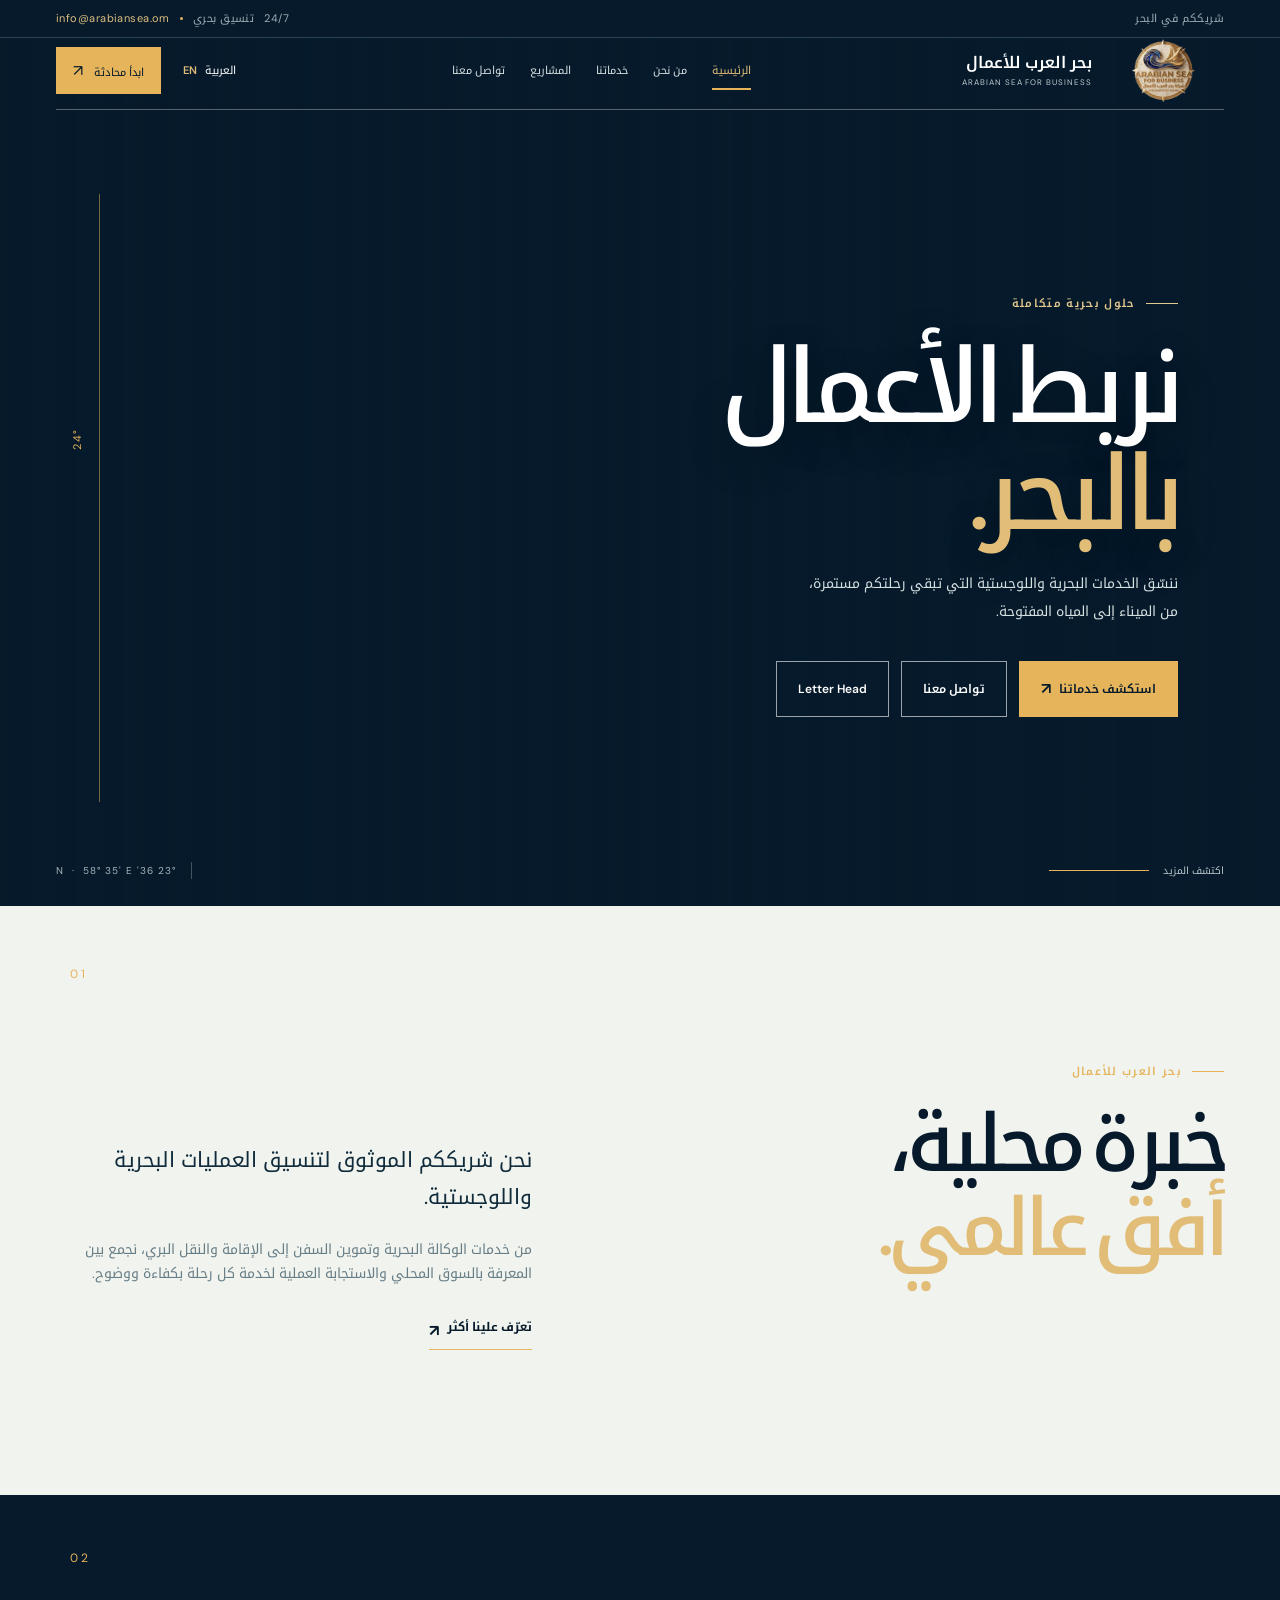
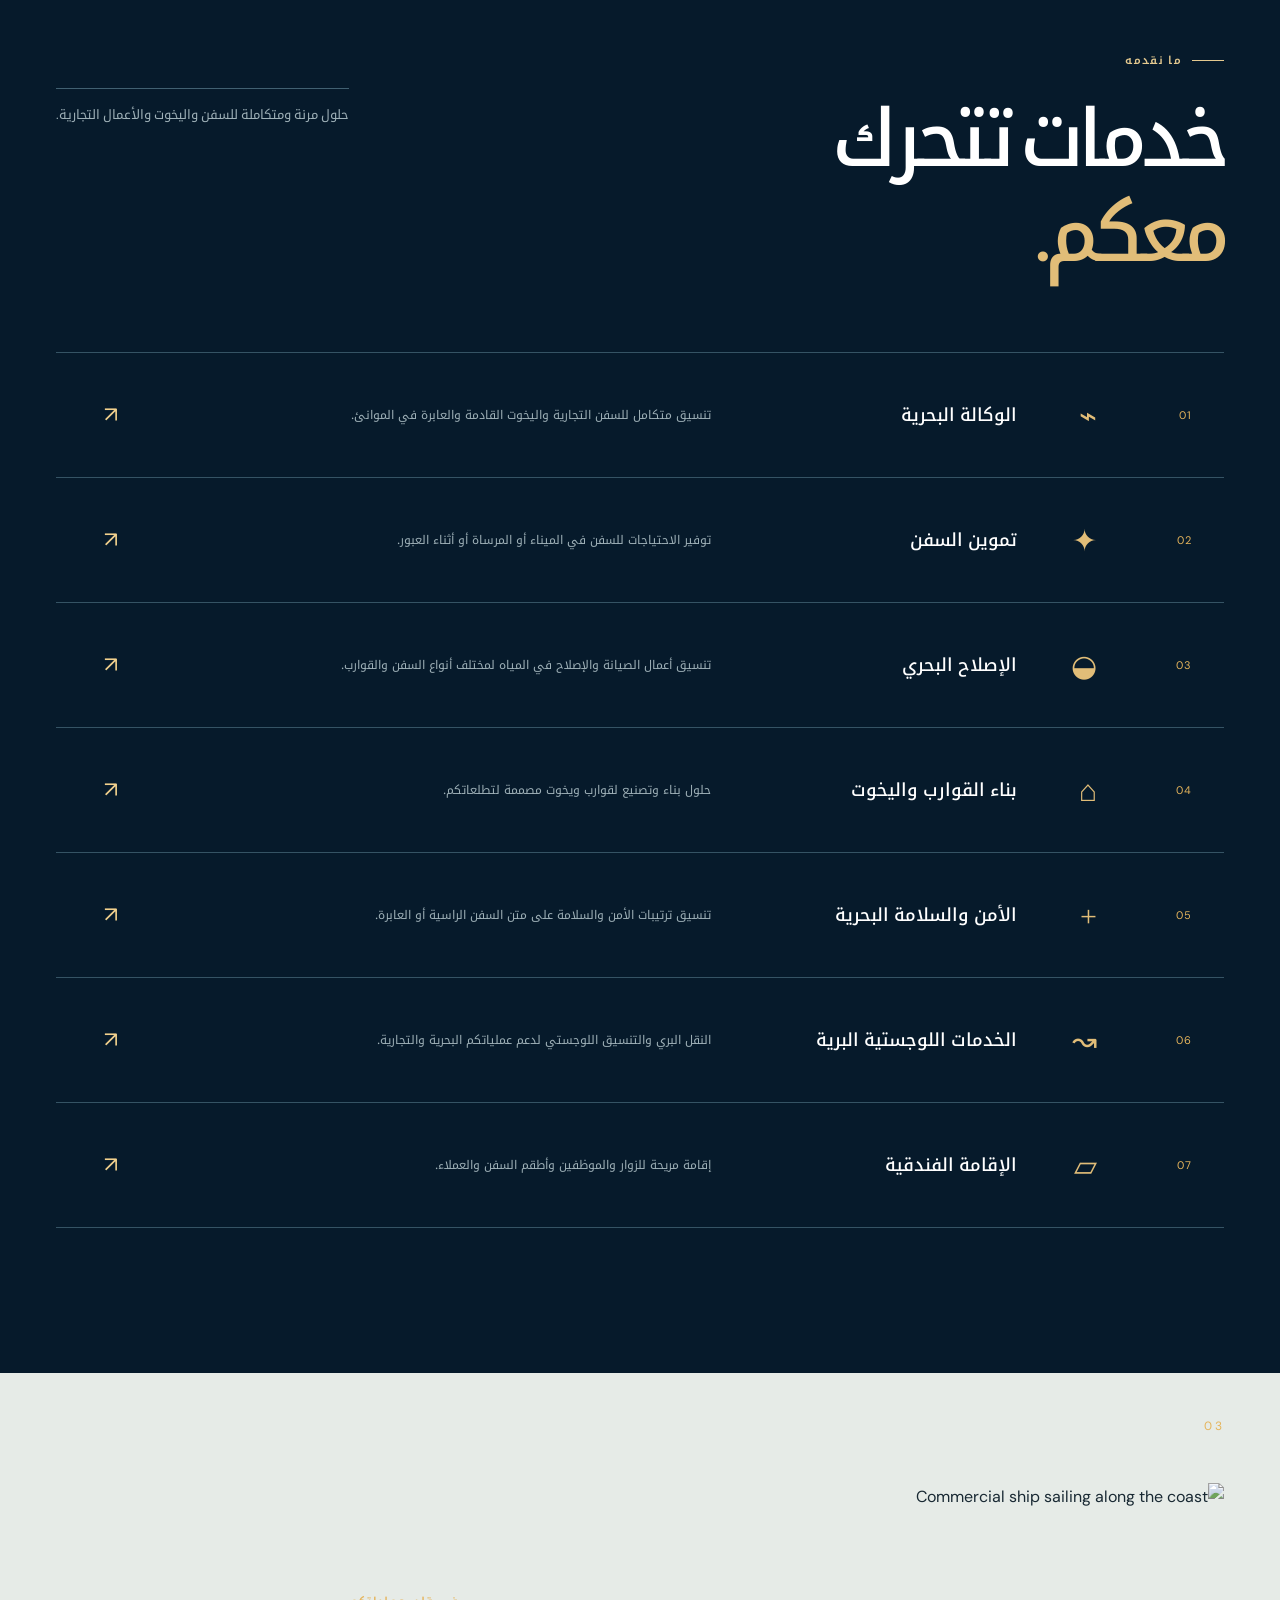
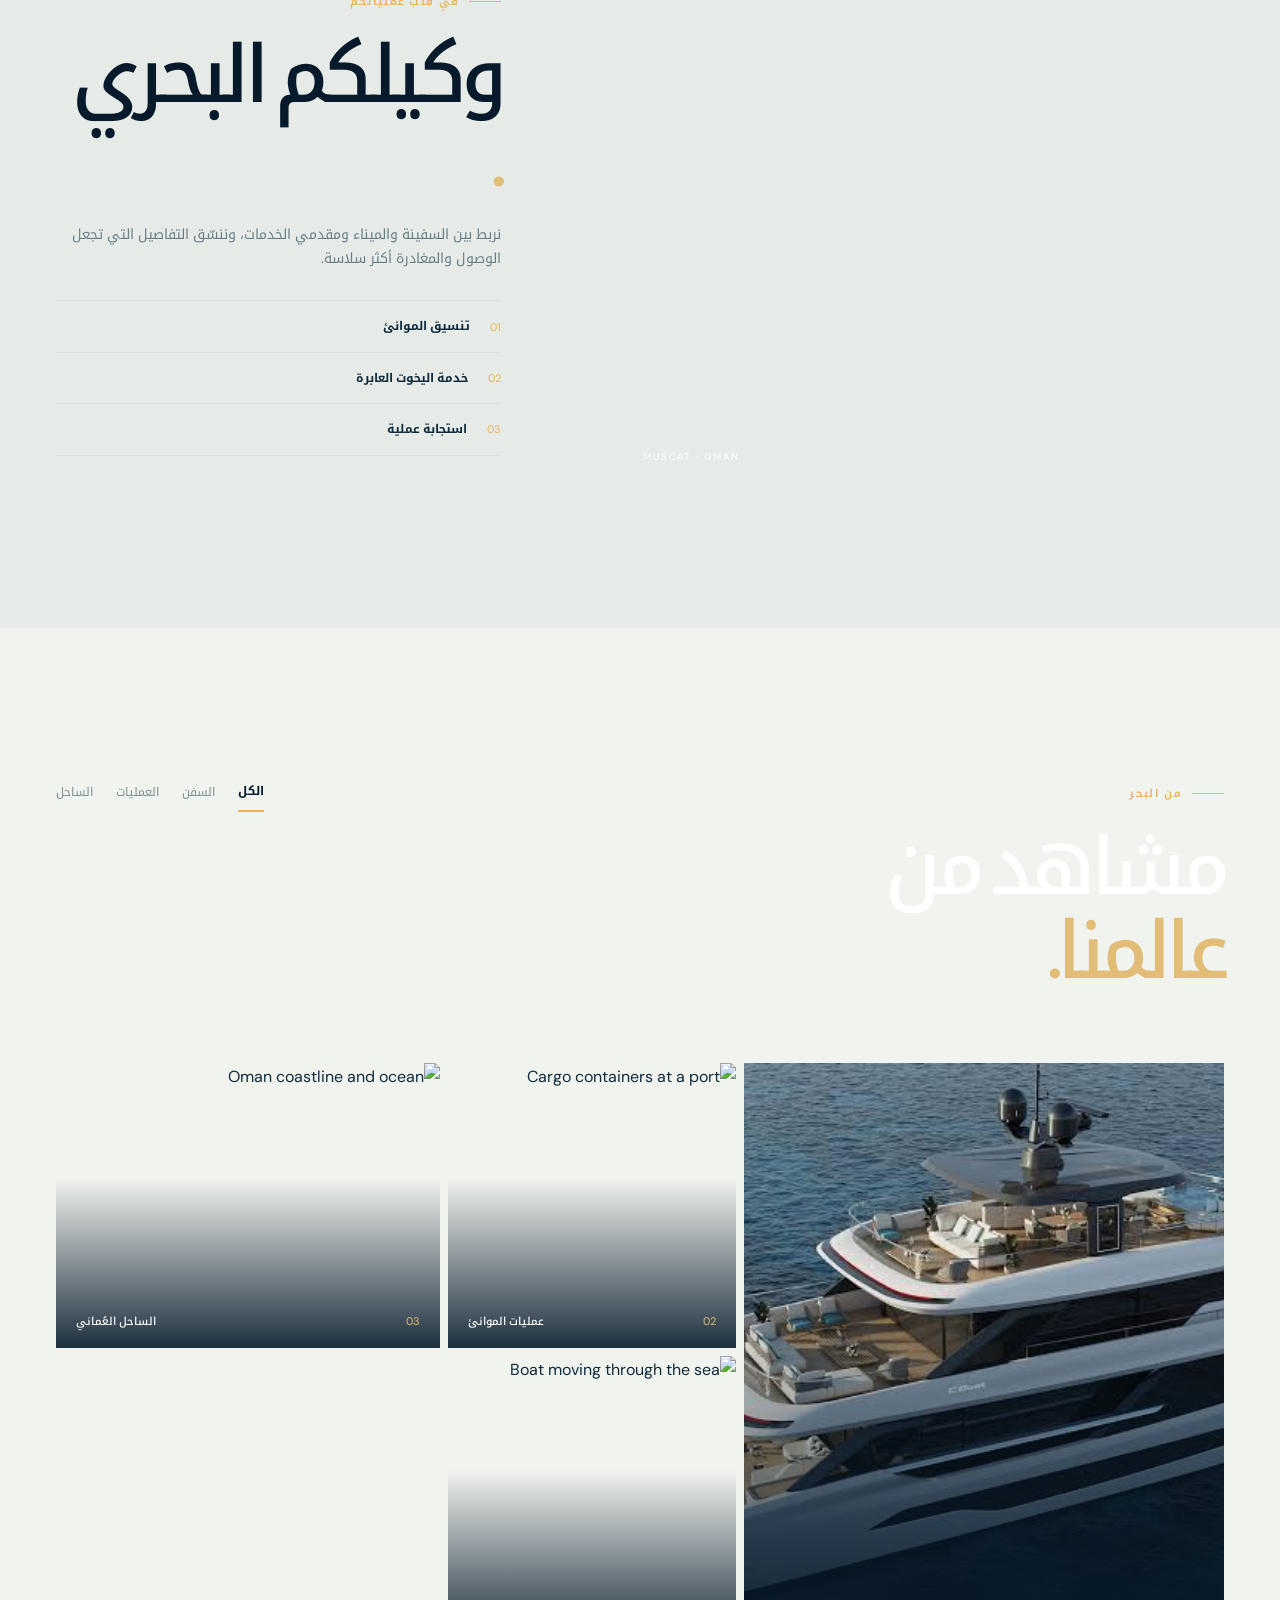
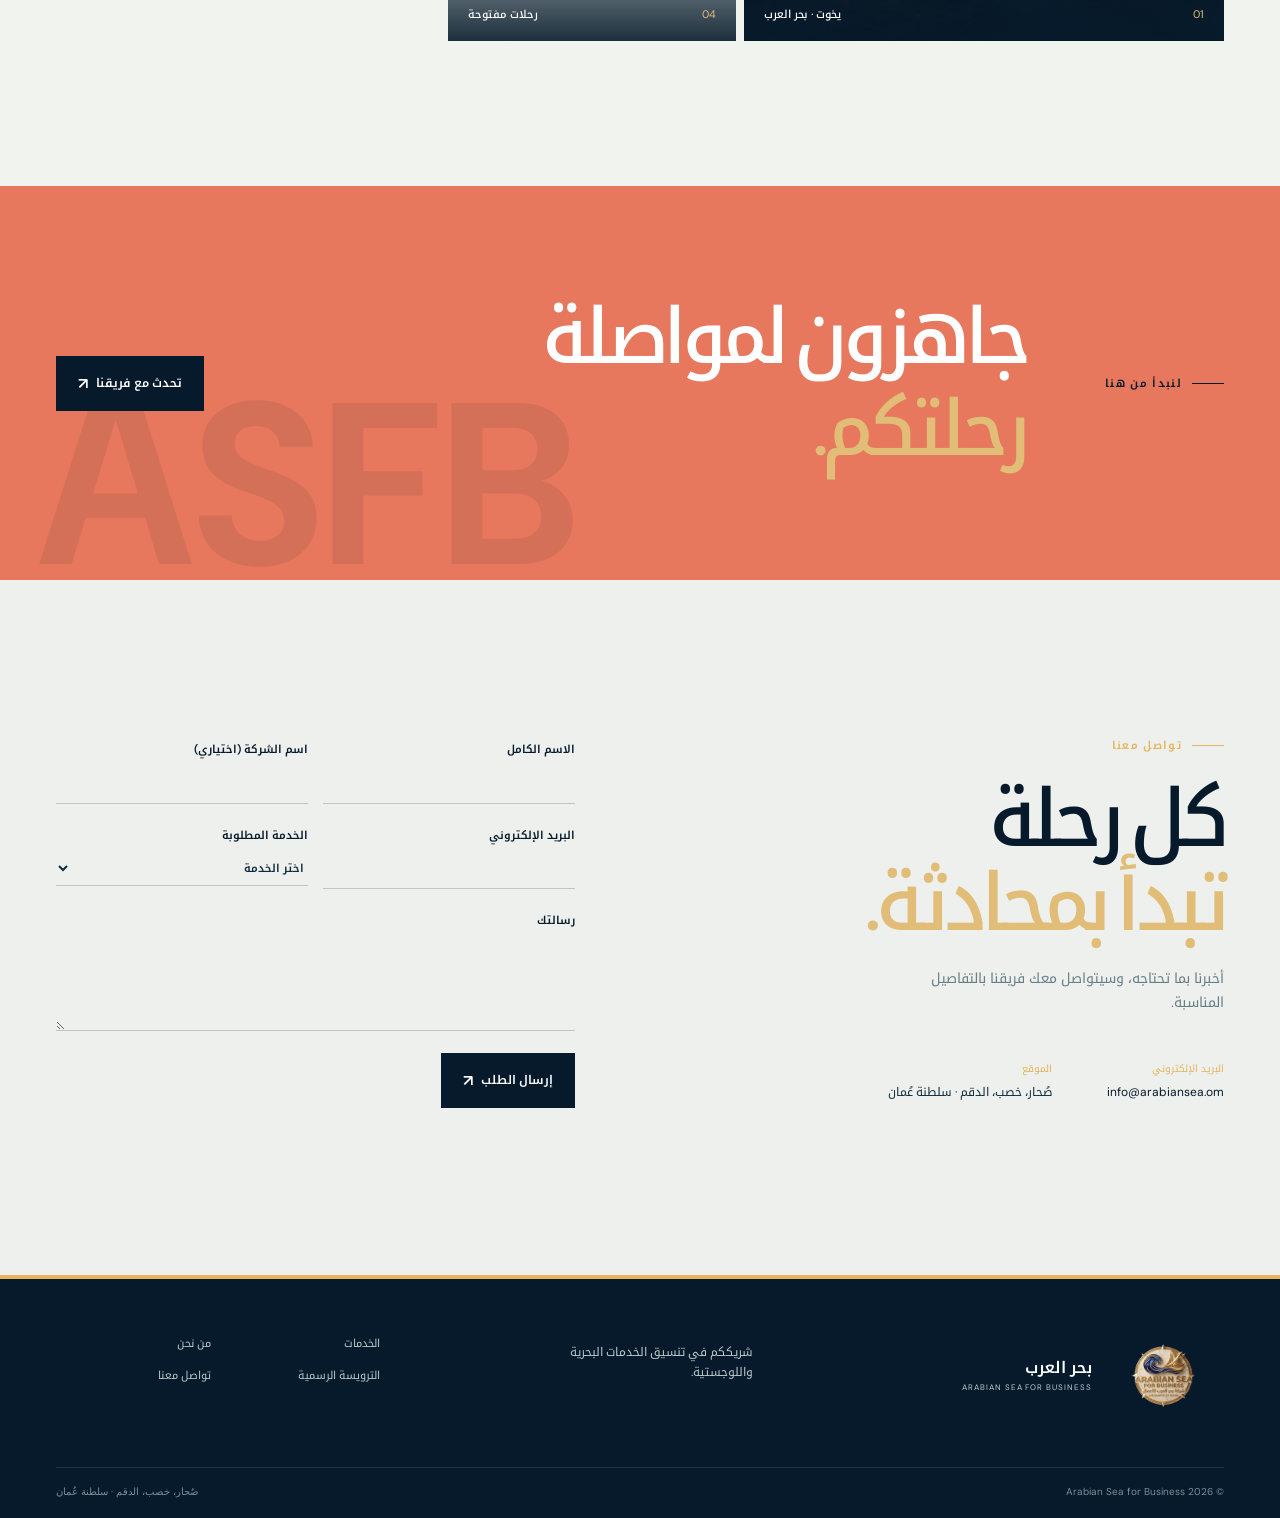
==== index.html @ 2842e73d "Add files via upload" ====
<!doctype html>
<html lang="ar" dir="rtl">
<head>
  <meta charset="UTF-8">
  <meta name="viewport" content="width=device-width, initial-scale=1.0">
  <meta name="description" content="بحر العرب للأعمال: خدمات بحرية ولوجستية متكاملة .">
  <title>بحر العرب للأعمال | حلول بحرية ولوجستية</title>
  <link rel="icon" href="data:image/svg+xml,%3Csvg xmlns='http://www.w3.org/2000/svg' viewBox='0 0 64 64'%3E%3Crect width='64' height='64' fill='%23071c2c'/%3E%3Cpath d='M10 44 32 10l22 34' fill='none' stroke='%23c99b4a' stroke-width='3'/%3E%3Ctext x='32' y='39' text-anchor='middle' fill='%23c99b4a' font-family='Arial' font-size='14' font-weight='700'%3EAS%3C/text%3E%3C/svg%3E">
  <link rel="preconnect" href="https://fonts.googleapis.com">
  <link rel="preconnect" href="https://fonts.gstatic.com" crossorigin>
  <link href="https://fonts.googleapis.com/css2?family=DM+Sans:wght@400;500;600;700&family=Noto+Kufi+Arabic:wght@400;500;600;700&display=swap" rel="stylesheet">
  <link rel="stylesheet" href="styles.css">
  <link rel="stylesheet" href="modern.css">
  <link rel="stylesheet" href="maritime-visual.css">
</head>
<body>
  <div class="topline"><div class="container top-line-inner"><span data-ar="شريككم في البحر" data-en="Sultanate of Oman · Your partner at sea">شريككم في البحر</span><span class="topline-contact">24/7 <span data-ar="تنسيق بحري" data-en="Marine coordination">تنسيق بحري</span> <span class="dot"></span> <a href="mailto:info@arabiansea.om">info@arabiansea.om</a></span></div></div>
  <header class="site-header" id="site-header">
    <div class="container nav-wrap">
      <a class="brand" href="#home" aria-label="Arabian Sea for Business">
        <img src="image/Logo/logo.png" alt="Arabian Sea for Business" class="logo">
        <span class="brand-copy"><strong>بحر العرب للأعمال</strong><small>ARABIAN SEA FOR BUSINESS</small></span>
      </a>
      <nav class="desktop-nav" aria-label="Primary navigation">
        <a class="active" href="index.html" data-ar="الرئيسية" data-en="Home">الرئيسية</a>
        <a href="about.html" data-ar="من نحن" data-en="About us">من نحن</a>
        <a href="services.html" data-ar="خدماتنا" data-en="Services">خدماتنا</a>
        <a href="gallery.html" data-ar="المشاريع" data-en="Projects">المشاريع</a>
        <a href="contact.html" data-ar="تواصل معنا" data-en="Contact">تواصل معنا</a>
      </nav>
      <div class="nav-actions"><button class="lang-switch" id="language-toggle" type="button"><span>العربية</span><b>EN</b></button><a class="nav-cta" href="contact.html" data-ar="ابدأ محادثة" data-en="Start a conversation">ابدأ محادثة <span>↗</span></a><button class="menu-toggle" id="menu-toggle" aria-label="Open menu" aria-expanded="false"><span></span><span></span></button></div>
    </div>
    <nav class="mobile-nav" id="mobile-nav"><a href="index.html" data-ar="الرئيسية" data-en="Home">الرئيسية</a><a href="about.html" data-ar="من نحن" data-en="About us">من نحن</a><a href="services.html" data-ar="خدماتنا" data-en="Services">خدماتنا</a><a href="gallery.html" data-ar="المشاريع" data-en="Projects">المشاريع</a><a href="contact.html" data-ar="تواصل معنا" data-en="Contact">Letter Head</a></nav>
  </header>

  <main id="home">
    <section class="hero">
      <div class="hero-image"></div><div class="hero-overlay"></div>
      <div class="container hero-content"><p class="eyebrow light"><span></span><span data-ar="حلول بحرية متكاملة" data-en="Integrated marine solutions from Oman">حلول بحرية متكاملة</span></p><h1 data-ar="نربط الأعمال<br><em>بالبحر.</em>" data-en="Connecting business<br><em>to the sea.</em>">نربط الأعمال<br><em>بالبحر.</em></h1><p class="hero-description" data-ar="ننسّق الخدمات البحرية واللوجستية التي تبقي رحلتكم مستمرة، من الميناء إلى المياه المفتوحة." data-en="We coordinate the marine and logistics services that keep your journey moving, from port to open water.">ننسّق الخدمات البحرية واللوجستية التي تبقي رحلتكم مستمرة، من الميناء إلى المياه المفتوحة.</p><div class="hero-actions"><a class="button button-gold" href="services.html" data-ar="استكشف خدماتنا" data-en="Explore our services">استكشف خدماتنا <span>↗</span></a><a class="button button-ghost" href="contact.html" data-ar="تواصل معنا" data-en="Contact us">تواصل معنا</a><a class="button button-ghost" href="letterhead.html" data-ar="Letter Head" data-en="Letter Head">Letter Head</a></div></div>
      <div class="hero-foot container"><span class="scroll-label" data-ar="اكتشف المزيد" data-en="Discover more">اكتشف المزيد</span><span class="scroll-line"></span><span class="hero-location">23° 36' N &nbsp;·&nbsp; 58° 35' E</span></div>
    </section>

    <section class="intro section" id="about"><div class="container intro-grid"><div><p class="eyebrow"><span></span><span data-ar="بحر العرب للأعمال" data-en="Arabian Sea for Business">بحر العرب للأعمال</span></p><h2 data-ar="خبرة محلية،<br><em>أفق عالمي.</em>" data-en="Local knowledge,<br><em>global reach.</em>">خبرة محلية،<br><em>أفق عالمي.</em></h2></div><div class="intro-copy"><p class="lead" data-ar="نحن شريككم الموثوق لتنسيق العمليات البحرية واللوجستية." data-en="We are your trusted partner for coordinating marine and logistics operations in the Sultanate of Oman.">نحن شريككم الموثوق لتنسيق العمليات البحرية واللوجستية.</p><p data-ar="من خدمات الوكالة البحرية وتموين السفن إلى الإقامة والنقل البري، نجمع بين المعرفة بالسوق المحلي والاستجابة العملية لخدمة كل رحلة بكفاءة ووضوح." data-en="From maritime agency and vessel provisioning to accommodation and land transport, we combine local market knowledge with practical response to support every voyage with clarity and care.">من خدمات الوكالة البحرية وتموين السفن إلى الإقامة والنقل البري، نجمع بين المعرفة بالسوق المحلي والاستجابة العملية لخدمة كل رحلة بكفاءة ووضوح.</p><a class="text-link" href="about.html" data-ar="تعرّف علينا أكثر" data-en="Get to know us">تعرّف علينا أكثر <span>↗</span></a></div></div></section>

    <section class="services section section-dark" id="services"><div class="container"><div class="section-heading"><div><p class="eyebrow light"><span></span><span data-ar="ما نقدمه" data-en="What we do">ما نقدمه</span></p><h2 data-ar="خدمات تتحرك<br><em>معكم.</em>" data-en="Services that move<br><em>with you.</em>">خدمات تتحرك<br><em>معكم.</em></h2></div><p class="section-note" data-ar="حلول مرنة ومتكاملة للسفن واليخوت والأعمال التجارية." data-en="Flexible, integrated solutions for vessels, yachts and commercial operations along the Omani coast.">حلول مرنة ومتكاملة للسفن واليخوت والأعمال التجارية.</p></div><div class="service-grid">
      <article class="service-card featured"><div class="service-number">01</div><div class="service-icon">⌁</div><h3 data-ar="الوكالة البحرية" data-en="Maritime Agency">الوكالة البحرية</h3><p data-ar="تنسيق متكامل للسفن التجارية واليخوت القادمة والعابرة في الموانئ." data-en="End-to-end coordination for commercial vessels and arriving or transiting yachts in port.">تنسيق متكامل للسفن التجارية واليخوت القادمة والعابرة في الموانئ.</p><a href="maritime-agency.html" aria-label="Maritime Agency">↗</a></article>
      <article class="service-card"><div class="service-number">02</div><div class="service-icon">✦</div><h3 data-ar="تموين السفن" data-en="Vessel Provisioning">تموين السفن</h3><p data-ar="توفير الاحتياجات للسفن في الميناء أو المرساة أو أثناء العبور." data-en="Essential supplies for vessels in port, at anchor or transiting territorial waters.">توفير الاحتياجات للسفن في الميناء أو المرساة أو أثناء العبور.</p><a href="provisioning.html" aria-label="Vessel Provisioning">↗</a></article>
      <article class="service-card"><div class="service-number">03</div><div class="service-icon">◒</div><h3 data-ar="الإصلاح البحري" data-en="Marine Repair">الإصلاح البحري</h3><p data-ar="تنسيق أعمال الصيانة والإصلاح في المياه لمختلف أنواع السفن والقوارب." data-en="Coordination of in-water maintenance and repair for vessels, yachts and boats.">تنسيق أعمال الصيانة والإصلاح في المياه لمختلف أنواع السفن والقوارب.</p><a href="repair.html" aria-label="Marine Repair">↗</a></article>
      <article class="service-card"><div class="service-number">04</div><div class="service-icon">⌂</div><h3 data-ar="بناء القوارب واليخوت" data-en="Boat & Yacht Building">بناء القوارب واليخوت</h3><p data-ar="حلول بناء وتصنيع لقوارب ويخوت مصممة لتطلعاتكم." data-en="Construction and manufacturing solutions for boats and yachts built around your brief.">حلول بناء وتصنيع لقوارب ويخوت مصممة لتطلعاتكم.</p><a href="building.html" aria-label="Boat and Yacht Building">↗</a></article>
      <article class="service-card"><div class="service-number">05</div><div class="service-icon">+</div><h3 data-ar="الأمن والسلامة البحرية" data-en="Maritime Safety & Security">الأمن والسلامة البحرية</h3><p data-ar="تنسيق ترتيبات الأمن والسلامة على متن السفن الراسية أو العابرة." data-en="Onboard safety and security arrangements for anchored or transiting vessels.">تنسيق ترتيبات الأمن والسلامة على متن السفن الراسية أو العابرة.</p><a href="safety.html" aria-label="Maritime Safety and Security">↗</a></article>
      <article class="service-card"><div class="service-number">06</div><div class="service-icon">↝</div><h3 data-ar="الخدمات اللوجستية البرية" data-en="Land Logistics">الخدمات اللوجستية البرية</h3><p data-ar="النقل البري والتنسيق اللوجستي لدعم عملياتكم البحرية والتجارية." data-en="Ground transportation and logistics coordination supporting marine and commercial operations.">النقل البري والتنسيق اللوجستي لدعم عملياتكم البحرية والتجارية.</p><a href="logistics.html" aria-label="Land Logistics">↗</a></article>
      <article class="service-card"><div class="service-number">07</div><div class="service-icon">▱</div><h3 data-ar="الإقامة الفندقية" data-en="Hotel Accommodation">الإقامة الفندقية</h3><p data-ar="إقامة مريحة للزوار والموظفين وأطقم السفن والعملاء." data-en="Comfortable accommodation for visitors, employees, crews and clients.">إقامة مريحة للزوار والموظفين وأطقم السفن والعملاء.</p><a href="accommodation.html" aria-label="Hotel Accommodation">↗</a></article>
    </div></div></section>

    <section class="agency section"><div class="container agency-grid"><div class="agency-media"><img src="https://images.unsplash.com/photo-1540946485063-a40da27545f8?auto=format&fit=crop&w=1200&q=85" alt="Commercial ship sailing along the coast"><span class="image-caption">MUSCAT · OMAN</span></div><div class="agency-copy"><p class="eyebrow"><span></span><span data-ar="في قلب عملياتكم" data-en="At the heart of your operations">في قلب عملياتكم</span></p><h2 data-ar="وكيلكم البحري<br><em>.</em>" data-en="Your maritime agent<br><em>in Oman.</em>">وكيلكم البحري<br><em>.</em></h2><p data-ar="نربط بين السفينة والميناء ومقدمي الخدمات، وننسّق التفاصيل التي تجعل الوصول والمغادرة أكثر سلاسة." data-en="We connect vessel, port and service providers, coordinating the details that make arrival and departure smoother.">نربط بين السفينة والميناء ومقدمي الخدمات، وننسّق التفاصيل التي تجعل الوصول والمغادرة أكثر سلاسة.</p><div class="agency-list"><div><span>01</span><b data-ar="تنسيق الموانئ" data-en="Port coordination">تنسيق الموانئ</b></div><div><span>02</span><b data-ar="خدمة اليخوت العابرة" data-en="Yacht support">خدمة اليخوت العابرة</b></div><div><span>03</span><b data-ar="استجابة عملية" data-en="Practical response">استجابة عملية</b></div></div></div></div></section>

    <section class="gallery section" id="gallery"><div class="container"><div class="section-heading gallery-heading"><div><p class="eyebrow"><span></span><span data-ar="من البحر" data-en="From the water">من البحر</span></p><h2 data-ar="مشاهد من<br><em>عالمنا.</em>" data-en="Scenes from<br><em>our world.</em>">مشاهد من<br><em>عالمنا.</em></h2></div><div class="filters"><button class="filter active" data-filter="all" data-ar="الكل" data-en="All">الكل</button><button class="filter" data-filter="vessels" data-ar="السفن" data-en="Vessels">السفن</button><button class="filter" data-filter="operations" data-ar="العمليات" data-en="Operations">العمليات</button><button class="filter" data-filter="coast" data-ar="الساحل" data-en="Coast">الساحل</button></div></div><div class="gallery-grid"><figure class="gallery-item tall" data-category="vessels"><img src="image/Y1.png" alt="Luxury yacht on blue water"><figcaption><span>01</span><b data-ar="يخوت · بحر العرب" data-en="Yachts · Arabian Sea">يخوت · بحر العرب</b></figcaption></figure><figure class="gallery-item" data-category="operations"><img src="https://images.unsplash.com/photo-1494412651409-8963ce7935a7?auto=format&fit=crop&w=900&q=85" alt="Cargo containers at a port"><figcaption><span>02</span><b data-ar="عمليات الموانئ" data-en="Port operations">عمليات الموانئ</b></figcaption></figure><figure class="gallery-item" data-category="coast"><img src="https://images.unsplash.com/photo-1530053969600-caed2596d242?auto=format&fit=crop&w=900&q=85" alt="Oman coastline and ocean"><figcaption><span>03</span><b data-ar="الساحل العُماني" data-en="Omani coastline">الساحل العُماني</b></figcaption></figure><figure class="gallery-item" data-category="vessels"><img src="https://images.unsplash.com/photo-1559825481-12a05cc00344?auto=format&fit=crop&w=900&q=85" alt="Boat moving through the sea"><figcaption><span>04</span><b data-ar="رحلات مفتوحة" data-en="Open waters">رحلات مفتوحة</b></figcaption></figure></div></div></section>

    <section class="cta-band"><div class="container cta-content"><p class="eyebrow light"><span></span><span data-ar="لنبدأ من هنا" data-en="Let’s start here">لنبدأ من هنا</span></p><h2 data-ar="جاهزون لمواصلة<br><em>رحلتكم.</em>" data-en="Ready to keep<br><em>you moving.</em>">جاهزون لمواصلة<br><em>رحلتكم.</em></h2><a class="button button-gold" href="#contact" data-ar="تحدث مع فريقنا" data-en="Talk to our team">تحدث مع فريقنا <span>↗</span></a></div></section>

    <section class="contact section" id="contact"><div class="container contact-grid"><div><p class="eyebrow"><span></span><span data-ar="تواصل معنا" data-en="Contact us">تواصل معنا</span></p><h2 data-ar="كل رحلة<br><em>تبدأ بمحادثة.</em>" data-en="Every journey<br><em>starts with a conversation.</em>">كل رحلة<br><em>تبدأ بمحادثة.</em></h2><p class="contact-intro" data-ar="أخبرنا بما تحتاجه، وسيتواصل معك فريقنا بالتفاصيل المناسبة." data-en="Tell us what you need and our team will get back to you with the right details.">أخبرنا بما تحتاجه، وسيتواصل معك فريقنا بالتفاصيل المناسبة.</p><div class="contact-details"><div><small data-ar="البريد الإلكتروني" data-en="Email">البريد الإلكتروني</small><a href="mailto:info@arabiansea.om">info@arabiansea.om</a></div><div><small data-ar="الموقع" data-en="Location">الموقع</small><span data-ar="صُحار، خصب، الدقم · سلطنة عُمان" data-en="Muscat, Sultanate of Oman">صُحار، خصب، الدقم · سلطنة عُمان</span></div></div></div><form id="contact-form"><label><span data-ar="الاسم الكامل" data-en="Full name">الاسم الكامل</span><input required name="name" type="text" autocomplete="name"></label><label><span data-ar="اسم الشركة (اختياري)" data-en="Company name (optional)">اسم الشركة (اختياري)</span><input name="company" type="text"></label><label><span data-ar="البريد الإلكتروني" data-en="Email address">البريد الإلكتروني</span><input required name="email" type="email" autocomplete="email"></label><label><span data-ar="الخدمة المطلوبة" data-en="Service required">الخدمة المطلوبة</span><select required name="service"><option value="" data-ar="اختر الخدمة" data-en="Select a service">اختر الخدمة</option><option data-ar="الوكالة البحرية" data-en="Maritime Agency">الوكالة البحرية</option><option data-ar="تموين السفن" data-en="Vessel Provisioning">تموين السفن</option><option data-ar="الإصلاح البحري" data-en="Marine Repair">الإصلاح البحري</option><option data-ar="الخدمات اللوجستية البرية" data-en="Land Logistics">الخدمات اللوجستية البرية</option></select></label><label class="full"><span data-ar="رسالتك" data-en="Your message">رسالتك</span><textarea required name="message" rows="4"></textarea></label><button class="button button-navy full" type="submit" data-ar="إرسال الطلب" data-en="Send enquiry">إرسال الطلب <span>↗</span></button><p class="form-status full" id="form-status" role="status"></p></form></div></section>
  </main>
  <footer class="footer"><div class="container footer-grid"><a class="brand footer-brand" href="#home"><img src="image/Logo/logo.png" alt="Arabian Sea for Business" class="logo"><span class="brand-copy"><strong>بحر العرب</strong><small>ARABIAN SEA FOR BUSINESS</small></span></a><p data-ar="شريككم في تنسيق الخدمات البحرية واللوجستية." data-en="Your partner for marine and logistics coordination from Oman.">شريككم في تنسيق الخدمات البحرية واللوجستية.</p><div class="footer-links"><a href="#services" data-ar="الخدمات" data-en="Services">الخدمات</a><a href="#about" data-ar="من نحن" data-en="About us">من نحن</a><a href="letterhead.html" data-ar="الترويسة الرسمية" data-en="Letterhead">الترويسة الرسمية</a><a href="#contact" data-ar="تواصل معنا" data-en="Contact">تواصل معنا</a></div></div><div class="container footer-bottom"><span>© 2026 Arabian Sea for Business</span><span data-ar="صُحار، خصب، الدقم · سلطنة عُمان" data-en="Muscat · Sultanate of Oman">صُحار، خصب، الدقم · سلطنة عُمان</span></div></footer>
  <script src="script.js"></script>
</body>
</html>
---- styles.css ----
:root{--navy:#071c2c;--navy-2:#0d2b40;--gold:#c99b4a;--gold-light:#e1bd78;--ink:#132d3d;--muted:#69808b;--paper:#f5f6f3;--line:#dce3e3}*{box-sizing:border-box}html{scroll-behavior:smooth}body{margin:0;background:var(--paper);color:var(--ink);font-family:'DM Sans','Noto Kufi Arabic',sans-serif;line-height:1.7}body[dir=rtl]{font-family:'Noto Kufi Arabic','DM Sans',sans-serif}a{color:inherit;text-decoration:none}button,input,select,textarea{font:inherit}button{cursor:pointer}.container{width:min(1160px,calc(100% - 80px));margin:auto}.topline{background:#041522;color:#9badb5;font-size:11px;letter-spacing:.04em}.top-line-inner{display:flex;justify-content:space-between;padding:8px 0}.topline-contact{display:flex;gap:10px;align-items:center}.topline a{color:#ddbe7e}.dot{width:3px;height:3px;background:var(--gold);border-radius:50%}.site-header{position:absolute;z-index:4;top:31px;left:0;right:0;color:white;transition:.3s}.site-header.scrolled{position:fixed;top:0;background:rgba(7,28,44,.96);box-shadow:0 1px 0 rgba(255,255,255,.1)}.nav-wrap{height:88px;display:flex;align-items:center;justify-content:space-between;border-bottom:1px solid rgba(255,255,255,.25)}.brand{display:flex;align-items:center;gap:12px}.brand-mark{position:relative;width:43px;height:43px;border:1px solid var(--gold);display:grid;place-items:center;color:var(--gold);font-size:13px;font-weight:700;letter-spacing:-.05em}.brand-mark:before,.brand-mark:after{content:'';position:absolute;background:var(--gold)}.brand-mark:before{width:1px;height:50px;transform:rotate(45deg);opacity:.5}.brand-mark:after{width:50px;height:1px;transform:rotate(-45deg);opacity:.5}.brand-mark i{position:absolute;bottom:-5px;width:19px;height:1px;background:var(--gold);transform:rotate(-12deg)}.brand-copy{display:flex;flex-direction:column;line-height:1}.brand-copy strong{font-size:18px;font-weight:600}.brand-copy small{font-family:'DM Sans',sans-serif;font-size:8px;letter-spacing:.12em;color:#c0cdd1;margin-top:7px}.desktop-nav{display:flex;gap:31px;font-size:12px;color:#d7e0e2}.desktop-nav a{position:relative;padding:10px 0}.desktop-nav a.active,.desktop-nav a:hover{color:var(--gold-light)}.desktop-nav a.active:after{content:'';position:absolute;bottom:0;right:0;left:0;height:2px;background:var(--gold)}.nav-actions{display:flex;align-items:center;gap:16px}.lang-switch{border:0;background:none;color:white;font-size:11px;display:flex;gap:8px;align-items:center}.lang-switch b{color:var(--gold-light);font-family:'DM Sans';font-weight:600}.nav-cta{border:1px solid rgba(225,189,120,.7);padding:8px 14px;color:var(--gold-light);font-size:11px}.nav-cta span,.button span,.text-link span{font-size:16px;margin-inline-start:8px}.menu-toggle,.mobile-nav{display:none}.hero{height:min(820px,100vh);min-height:680px;position:relative;color:white;overflow:hidden}.hero-image{position:absolute;inset:0;background:url('https://images.unsplash.com/photo-1500534623283-312aade485b7?auto=format&fit=crop&w=2000&q=90') center/cover;transform:scale(1.03);animation:heroIn 1.4s ease-out forwards}.hero-overlay{position:absolute;inset:0;background:linear-gradient(90deg,rgba(4,18,28,.88) 0%,rgba(4,18,28,.55) 42%,rgba(4,18,28,.2) 100%)}[dir=rtl] .hero-overlay{background:linear-gradient(270deg,rgba(4,18,28,.88) 0%,rgba(4,18,28,.55) 42%,rgba(4,18,28,.2) 100%)}.hero-content{position:relative;padding-top:220px}.eyebrow{display:flex;align-items:center;gap:10px;text-transform:uppercase;color:var(--gold);font-size:11px;letter-spacing:.12em;font-weight:600}.eyebrow.light{color:#e4c98f}.eyebrow>span:first-child{height:1px;width:32px;background:currentColor}.hero h1,h2{font-weight:500;line-height:1.2;letter-spacing:-.03em;margin:22px 0;font-size:clamp(47px,6vw,82px)}h1 em,h2 em{font-style:normal;color:var(--gold-light)}.hero-description{font-size:15px;color:#d4dfdf;max-width:430px;margin:0 0 30px}.hero-actions{display:flex;gap:12px}.button{display:inline-flex;align-items:center;justify-content:center;border:1px solid transparent;padding:12px 20px;font-size:12px;font-weight:600;transition:.25s}.button-gold{background:var(--gold);color:var(--navy)}.button-gold:hover{background:var(--gold-light);transform:translateY(-2px)}.button-ghost{border-color:rgba(255,255,255,.6);color:white}.button-ghost:hover{border-color:var(--gold);color:var(--gold-light)}.hero-foot{position:absolute;bottom:37px;left:0;right:0;display:flex;align-items:center;gap:14px;color:#bac8cb;font-size:10px}.scroll-line{height:1px;width:65px;background:var(--gold)}.hero-location{margin-inline-start:auto;letter-spacing:.1em;color:#a6b6bb;font-family:'DM Sans'}.section{padding:120px 0}.intro-grid{display:grid;grid-template-columns:1fr 1fr;gap:90px}.intro h2,.agency h2,.gallery h2,.contact h2{font-size:clamp(41px,5vw,65px);color:var(--navy)}.intro-copy{padding-top:52px;max-width:480px}.intro-copy p{color:var(--muted);font-size:14px}.intro-copy .lead{font-size:19px;color:var(--ink);line-height:1.9}.text-link{display:inline-flex;margin-top:17px;color:var(--navy);font-size:12px;font-weight:700;border-bottom:1px solid var(--gold);padding-bottom:5px}.section-dark{background:var(--navy);color:white}.section-heading{display:flex;justify-content:space-between;align-items:end;margin-bottom:55px}.section-heading h2{color:white;margin-bottom:0}.section-note{max-width:300px;color:#9eb0b7;font-size:13px;margin:0 0 5px}.service-grid{display:grid;grid-template-columns:repeat(4,1fr);gap:1px;background:#234052}.service-card{background:var(--navy);min-height:275px;padding:24px;position:relative;transition:.3s}.service-card:hover{background:var(--navy-2);transform:translateY(-5px);z-index:1}.service-card.featured{background:var(--navy-2);grid-column:span 2;grid-row:span 2;padding:32px}.service-number{font:11px 'DM Sans';color:var(--gold);letter-spacing:.1em}.service-icon{font-size:30px;color:var(--gold-light);margin-top:25px;font-family:serif}.service-card h3{font-size:17px;font-weight:500;margin:10px 0}.service-card p{font-family:'Noto Kufi Arabic','DM Sans';font-size:12px;color:#9eb0b7;max-width:230px;line-height:2}.service-card a{position:absolute;bottom:22px;left:24px;color:var(--gold);font-size:20px}.agency-grid{display:grid;grid-template-columns:1.05fr 1fr;gap:100px;align-items:center}.agency-media{position:relative}.agency-media img{display:block;width:100%;height:520px;object-fit:cover;filter:saturate(.75)}.image-caption{position:absolute;bottom:20px;left:22px;color:white;font:10px 'DM Sans';letter-spacing:.14em}.agency-copy{max-width:450px}.agency-copy>p:not(.eyebrow){color:var(--muted);font-size:14px}.agency-list{border-top:1px solid var(--line);margin-top:30px}.agency-list div{display:flex;gap:20px;align-items:center;border-bottom:1px solid var(--line);padding:15px 0;font-size:12px}.agency-list span{color:var(--gold);font:11px 'DM Sans'}.gallery{background:#edf0ee}.gallery-heading{align-items:center}.filters{display:flex;gap:23px}.filter{border:0;background:none;color:#7d9095;padding:8px 0;font-size:12px}.filter.active{color:var(--navy);font-weight:700;border-bottom:2px solid var(--gold)}.gallery-grid{display:grid;grid-template-columns:1.3fr 1fr 1fr;grid-template-rows:230px 230px;gap:12px}.gallery-item{margin:0;position:relative;overflow:hidden}.gallery-item.tall{grid-row:span 2}.gallery-item img{width:100%;height:100%;object-fit:cover;display:block;transition:transform .6s}.gallery-item:hover img{transform:scale(1.06)}.gallery-item:after{content:'';position:absolute;inset:0;background:linear-gradient(transparent 55%,rgba(4,18,28,.8))}.gallery-item figcaption{position:absolute;z-index:1;bottom:17px;left:20px;right:20px;color:white;display:flex;justify-content:space-between;align-items:end;font-size:11px}.gallery-item figcaption span{color:var(--gold-light);font-family:'DM Sans'}.gallery-item figcaption b{font-weight:500}.cta-band{background:var(--navy-2);color:white;padding:80px 0;position:relative;overflow:hidden}.cta-band:after{content:'ASFB';position:absolute;left:3%;bottom:-55px;color:rgba(255,255,255,.035);font:200px 'DM Sans';font-weight:700}.cta-content{position:relative;z-index:1;display:flex;align-items:center;gap:60px}.cta-content h2{font-size:51px;margin:0}.cta-content .button{margin-inline-start:auto}.contact-grid{display:grid;grid-template-columns:.9fr 1.1fr;gap:100px}.contact-intro{color:var(--muted);font-size:14px;max-width:330px}.contact-details{display:flex;gap:55px;margin-top:45px}.contact-details div{display:flex;flex-direction:column;gap:5px;font-size:12px}.contact-details small{color:var(--gold);font-size:10px}.contact-details a{color:var(--navy);font-family:'DM Sans'}.contact form{display:grid;grid-template-columns:1fr 1fr;gap:22px 15px;padding-top:15px}.contact label{display:flex;flex-direction:column;gap:7px;color:var(--navy);font-size:11px;font-weight:600}.contact input,.contact select,.contact textarea{background:transparent;border:0;border-bottom:1px solid #b9c7c8;padding:9px 0;outline:0;color:var(--ink);resize:vertical;font-family:inherit}.contact input:focus,.contact select:focus,.contact textarea:focus{border-color:var(--gold)}.contact .full{grid-column:1/-1}.button-navy{background:var(--navy);color:white;justify-self:start;border-color:var(--navy)}.button-navy:hover{background:var(--gold);color:var(--navy)}.form-status{font-size:12px;color:#497659;margin:0}.footer{background:#041522;color:#bcc9cc;padding:55px 0 20px}.footer-grid{display:grid;grid-template-columns:1.3fr 1fr 1fr;gap:50px;align-items:start}.footer-brand{color:white}.footer-grid>p{font-size:12px;max-width:235px;margin:8px 0}.footer-links{display:grid;grid-template-columns:1fr 1fr;gap:14px;font-size:11px}.footer-links a:hover{color:var(--gold-light)}.footer-bottom{display:flex;justify-content:space-between;border-top:1px solid #1b3543;margin-top:50px;padding-top:17px;font:10px 'DM Sans';color:#78909a}@keyframes heroIn{from{transform:scale(1.12);opacity:.6}to{transform:scale(1.03);opacity:1}}@media(max-width:800px){.container{width:min(100% - 38px,600px)}.top-line-inner{font-size:9px}.topline-contact{display:none}.site-header{top:27px}.nav-wrap{height:76px}.desktop-nav,.nav-cta{display:none}.menu-toggle{display:flex;background:none;border:0;width:28px;height:28px;flex-direction:column;gap:6px;justify-content:center}.menu-toggle span{display:block;background:white;height:1px;width:23px}.mobile-nav{background:var(--navy);padding:10px 20px 20px;flex-direction:column;gap:0}.mobile-nav.open{display:flex}.mobile-nav a{padding:11px 0;border-bottom:1px solid #24404e;color:#d7e0e2;font-size:12px}.hero{min-height:650px;height:90vh}.hero-content{padding-top:175px}.hero h1{font-size:48px}.hero-description{font-size:13px;max-width:320px}.hero-foot{bottom:22px}.hero-location{display:none}.section{padding:75px 0}.intro-grid,.agency-grid,.contact-grid{grid-template-columns:1fr;gap:35px}.intro-copy{padding-top:0}.section-heading{display:block;margin-bottom:32px}.section-note{margin-top:22px}.service-grid{grid-template-columns:1fr 1fr}.service-card.featured{grid-column:span 2;grid-row:span 1;min-height:235px}.service-card{min-height:245px;padding:19px}.service-card.featured{padding:24px}.agency-grid{gap:42px}.agency-media img{height:340px}.gallery-heading{display:flex;flex-direction:column;align-items:start;gap:25px}.filters{gap:17px;flex-wrap:wrap}.gallery-grid{grid-template-columns:1fr 1fr;grid-template-rows:190px 190px 190px}.gallery-item.tall{grid-row:span 2}.gallery-item:nth-child(4){grid-column:span 2}.cta-content{display:block}.cta-content h2{font-size:43px;margin:20px 0 28px}.cta-content .button{margin:0}.contact-details{gap:25px;flex-wrap:wrap}.footer-grid{grid-template-columns:1fr;gap:25px}.footer-bottom{margin-top:35px;gap:20px}.brand-copy strong{font-size:16px}}@media(max-width:430px){.hero-actions{flex-direction:column;align-items:start}.hero-actions .button{width:190px}.service-grid{grid-template-columns:1fr}.service-card.featured{grid-column:span 1}.gallery-grid{gap:7px}.gallery-item figcaption{left:10px;right:10px;font-size:9px}.contact form{grid-template-columns:1fr}.contact .full{grid-column:1}.nav-actions{gap:8px}}
.logo {
    width: 120px;
    height: auto;
    display: block;
}
---- modern.css ----
:root{--navy:#061a2b;--navy2:#0b2940;--gold:#e5b45b;--gold2:#f2d18d;--paper:#f1f3ee;--ink:#102b3c;--muted:#687e87;--coral:#e7785d}body{background:var(--paper);overflow-x:hidden}.container{width:min(1240px,calc(100% - 112px))}.topline{background:var(--navy);border-bottom:1px solid #284454}.top-line-inner{padding:9px 0}.site-header{top:32px}.nav-wrap{height:78px;border-bottom-color:rgba(255,255,255,.32)}.brand-mark{border:0;width:48px;height:48px;background:var(--gold);color:var(--navy);clip-path:polygon(50% 0,100% 27%,100% 73%,50% 100%,0 73%,0 27%);font-size:14px}.brand-mark:before,.brand-mark:after,.brand-mark i{background:var(--navy)}.brand-mark:before{height:58px}.brand-mark:after{width:58px}.brand-copy strong{font-size:16px}.desktop-nav{gap:25px;font-size:11px}.nav-cta{background:var(--gold);border-color:var(--gold);color:var(--navy);padding:9px 16px}.nav-cta:hover{background:var(--gold2)}.hero{height:calc(100vh - 32px);min-height:700px;background:var(--navy);isolation:isolate}.hero:before{content:'24°';position:absolute;z-index:2;left:5.5%;top:45%;font:11px 'DM Sans';color:var(--gold);letter-spacing:.15em;writing-mode:vertical-rl;transform:rotate(180deg)}.hero:after{content:'';position:absolute;z-index:2;left:7.7%;top:18%;bottom:12%;width:1px;background:rgba(229,180,91,.5)}.hero-image{inset:0 0 0 16%;background-position:center;clip-path:polygon(10% 0,100% 0,100% 100%,0 100%);filter:saturate(.65) contrast(1.05)}.hero-overlay{background:linear-gradient(90deg,var(--navy) 0%,rgba(6,26,43,.86) 25%,rgba(6,26,43,.18) 75%,rgba(6,26,43,.45) 100%)}[dir=rtl] .hero-overlay{background:linear-gradient(270deg,var(--navy) 0%,rgba(6,26,43,.86) 25%,rgba(6,26,43,.18) 75%,rgba(6,26,43,.45) 100%)}.hero-content{padding-top:245px;margin-inline-start:8%;max-width:650px}.hero h1{font-size:clamp(58px,8vw,116px);font-weight:500;line-height:1.04;letter-spacing:-.07em;text-shadow:0 12px 40px rgba(0,0,0,.25)}.hero-description{font-size:14px;line-height:2;max-width:370px}.hero-actions{margin-top:36px}.button{border-radius:0;padding:13px 21px}.hero-foot{bottom:27px}.hero-location{border-inline-start:1px solid rgba(255,255,255,.25);padding-inline-start:15px}.scroll-line{width:100px}.section{padding:145px 0}.intro{position:relative}.intro:before{content:'01';position:absolute;top:60px;left:5.5%;font:12px 'DM Sans';color:var(--gold);letter-spacing:.2em}.intro-grid{grid-template-columns:1.1fr .9fr;gap:110px}.intro h2,.agency h2,.gallery h2,.contact h2{font-size:clamp(50px,6.2vw,86px);letter-spacing:-.07em;line-height:1.06}.intro-copy{padding-top:70px}.intro-copy .lead{font-size:21px;line-height:1.8}.section-dark{position:relative;background:var(--navy);overflow:hidden}.section-dark:before{content:'02';position:absolute;top:55px;left:5.5%;font:12px 'DM Sans';color:var(--gold);letter-spacing:.2em}.section-heading{align-items:start;margin-bottom:70px}.section-heading h2{font-size:clamp(50px,6.2vw,82px);letter-spacing:-.07em}.section-note{margin-top:48px;border-top:1px solid #416071;padding-top:15px}.service-grid{display:block;background:transparent;border-top:1px solid #355364}.service-card,.service-card.featured{min-height:0;height:125px;background:transparent;border-bottom:1px solid #355364;padding:23px 32px;display:grid;grid-template-columns:75px 60px 1fr 2fr 30px;gap:20px;align-items:center;transition:background .35s}.service-card:hover,.service-card.featured:hover{background:#10354c;transform:none}.service-number{grid-column:1}.service-icon{grid-column:2;margin:0}.service-card h3{grid-column:3;font-size:18px;margin:0}.service-card p{grid-column:4;margin:0;max-width:370px}.service-card a{position:static;grid-column:5;font-size:22px;color:var(--gold2)}.agency{background:#e6ebe7}.agency-grid{grid-template-columns:1.15fr .85fr;gap:120px}.agency-media{margin-top:-35px}.agency-media:before{content:'03';position:absolute;top:-65px;right:0;color:var(--gold);font:12px 'DM Sans';letter-spacing:.2em}.agency-media img{height:600px;filter:grayscale(.2) saturate(.75)}.agency-copy{padding-top:35px}.gallery{background:var(--paper)}.gallery-grid{grid-template-columns:1.25fr .75fr 1fr;grid-template-rows:285px 285px;gap:8px}.gallery-item.tall{grid-row:span 2}.gallery-item:after{background:linear-gradient(transparent 40%,rgba(6,26,43,.9))}.cta-band{background:var(--coral);padding:105px 0}.cta-band:after{color:rgba(6,26,43,.08);font-size:230px}.cta-content{gap:80px}.cta-content h2{font-size:clamp(52px,6vw,83px);letter-spacing:-.07em}.cta-band .eyebrow{color:var(--navy)}.cta-band .eyebrow>span:first-child{background:var(--navy)}.cta-band .button-gold{background:var(--navy);color:#fff}.contact{background:#edf0ec}.contact-grid{grid-template-columns:1fr 1fr;gap:130px}.footer{background:var(--navy);border-top:4px solid var(--gold)}.page-hero{padding:130px 0 105px}.page-hero h1{font-size:clamp(58px,8vw,110px);letter-spacing:-.07em}.page-hero:after{font-size:300px}.detail-grid{grid-template-columns:1.1fr .9fr;gap:120px}.detail-image{height:590px}.page-card{border-top:0;border-bottom:1px solid var(--gold);background:transparent;padding:30px 0}.page-cards{gap:30px}.page-card:hover{background:transparent;box-shadow:none;transform:translateY(-7px)}.project-page-grid{grid-template-columns:1.3fr .7fr;gap:8px}.inner-form{border-top:3px solid var(--gold);box-shadow:0 18px 35px #0b263012}.dark-band{background:var(--navy2)}@media(max-width:800px){.container{width:calc(100% - 38px)}.hero{min-height:680px;height:calc(100vh - 27px)}.hero:before,.hero:after{display:none}.hero-image{inset:0;clip-path:none}.hero-overlay,[dir=rtl] .hero-overlay{background:linear-gradient(180deg,rgba(6,26,43,.55),rgba(6,26,43,.92) 72%)}.hero-content{padding-top:205px;margin-inline-start:auto}.hero h1{font-size:clamp(55px,15vw,78px)}.section{padding:85px 0}.intro:before,.section-dark:before{top:30px;left:20px}.intro-grid,.agency-grid,.contact-grid,.detail-grid{gap:35px;grid-template-columns:1fr}.intro-copy{padding-top:0}.section-heading{margin-bottom:40px}.section-heading h2{font-size:53px}.service-card,.service-card.featured{height:auto;min-height:145px;padding:20px 14px;grid-template-columns:45px 42px 1fr 25px;gap:10px}.service-card p{grid-column:3;grid-row:2;max-width:none}.service-card h3{font-size:15px}.service-card a{grid-column:4;grid-row:1}.agency-media{margin-top:0}.agency-media img{height:360px}.gallery-grid{grid-template-columns:1fr 1fr;grid-template-rows:220px 220px 220px}.gallery-item.tall{grid-row:span 2}.cta-band{padding:75px 0}.cta-content h2{font-size:55px}.contact-grid{grid-template-columns:1fr}.contact-details{margin-top:25px}.page-hero{padding:80px 0 70px}.page-hero h1{font-size:58px}.detail-image{height:360px}.page-cards{grid-template-columns:1fr}.project-page-grid{grid-template-columns:1fr 1fr;grid-auto-rows:180px}}@media(max-width:430px){.hero h1{font-size:56px}.hero-content{padding-top:180px}.service-card,.service-card.featured{grid-template-columns:35px 35px 1fr 20px}.service-card p{font-size:11px}.gallery-grid{grid-template-rows:180px 180px 180px}}
---- maritime-visual.css ----
.hero-image{background-image:url('https://images.unsplash.com/photo-1569263979104-865ab7cd8d13?auto=format&fit=crop&w=2000&q=90')!important;background-position:center 58%}.agency-media img{object-position:center}.page-hero{background-image:linear-gradient(110deg,rgba(6,26,43,.98),rgba(11,41,64,.94))}@media(max-width:800px){.hero-image{background-position:center 55%}}
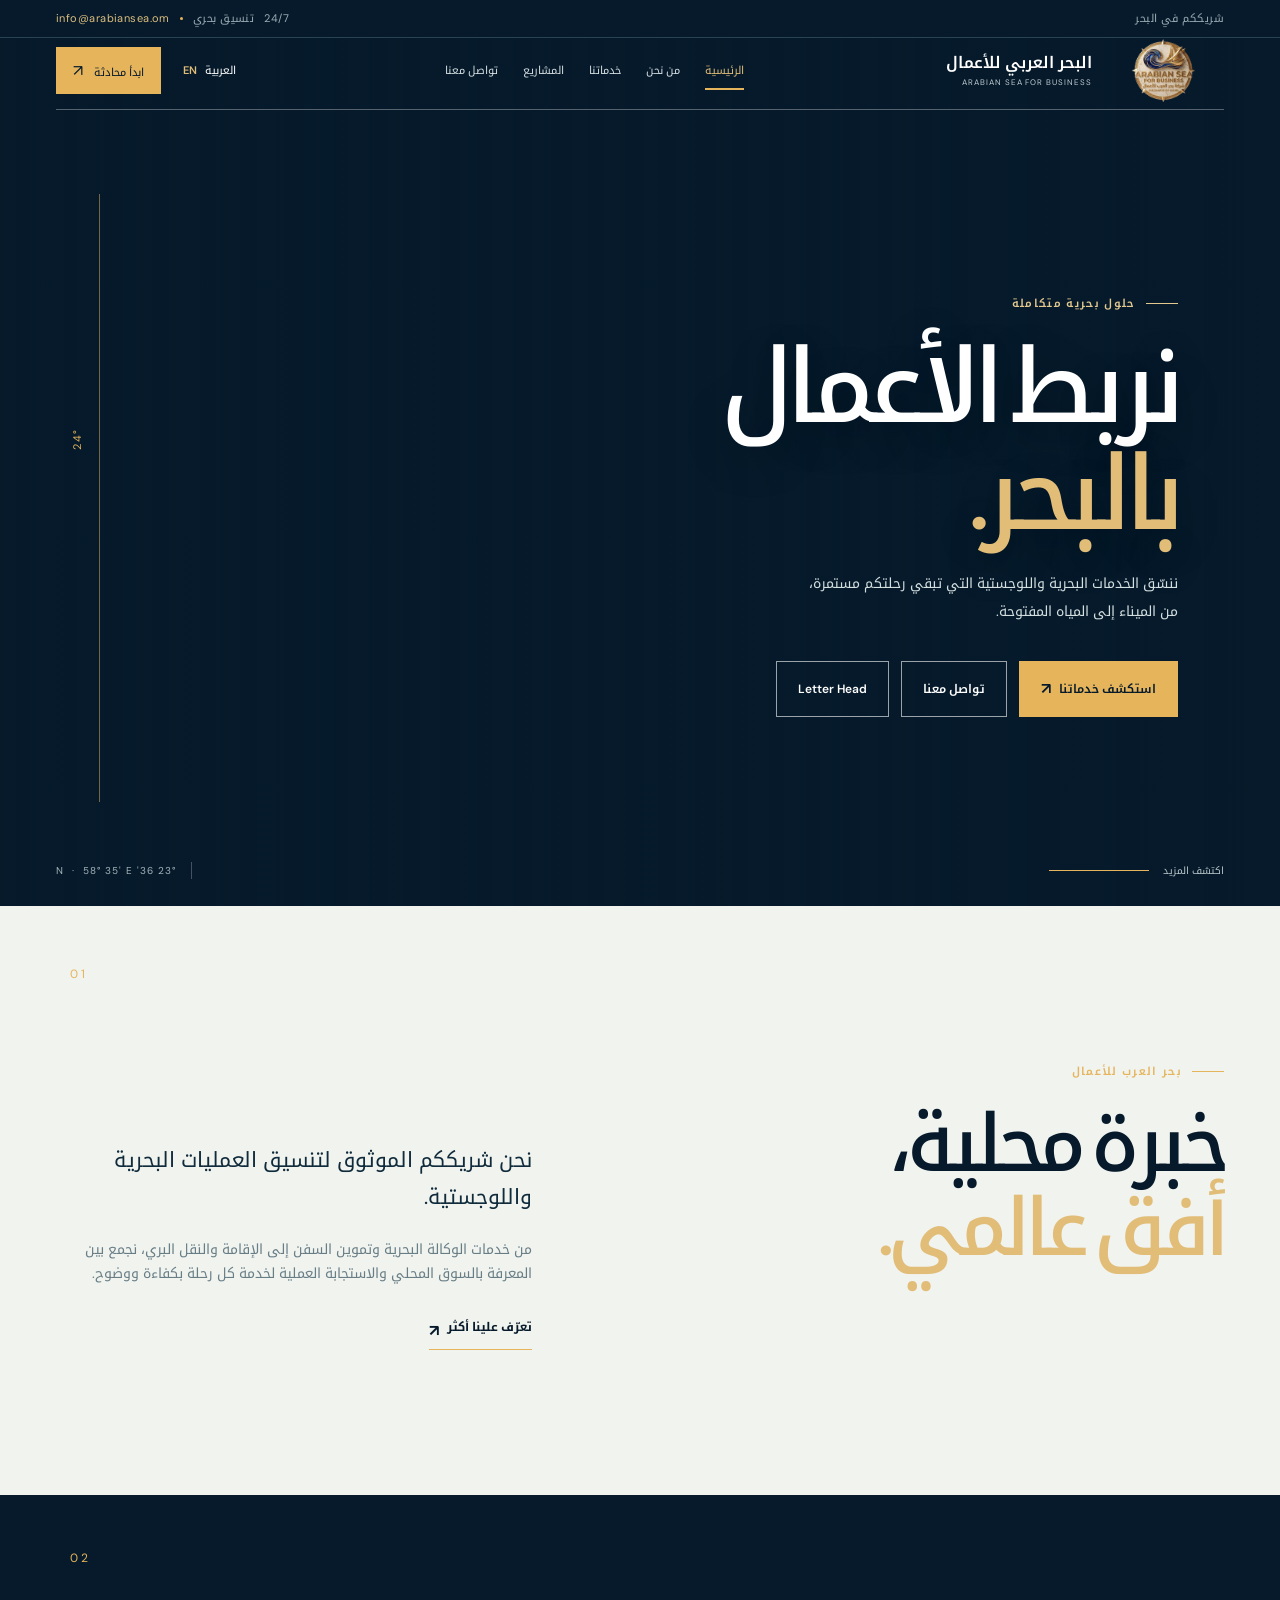
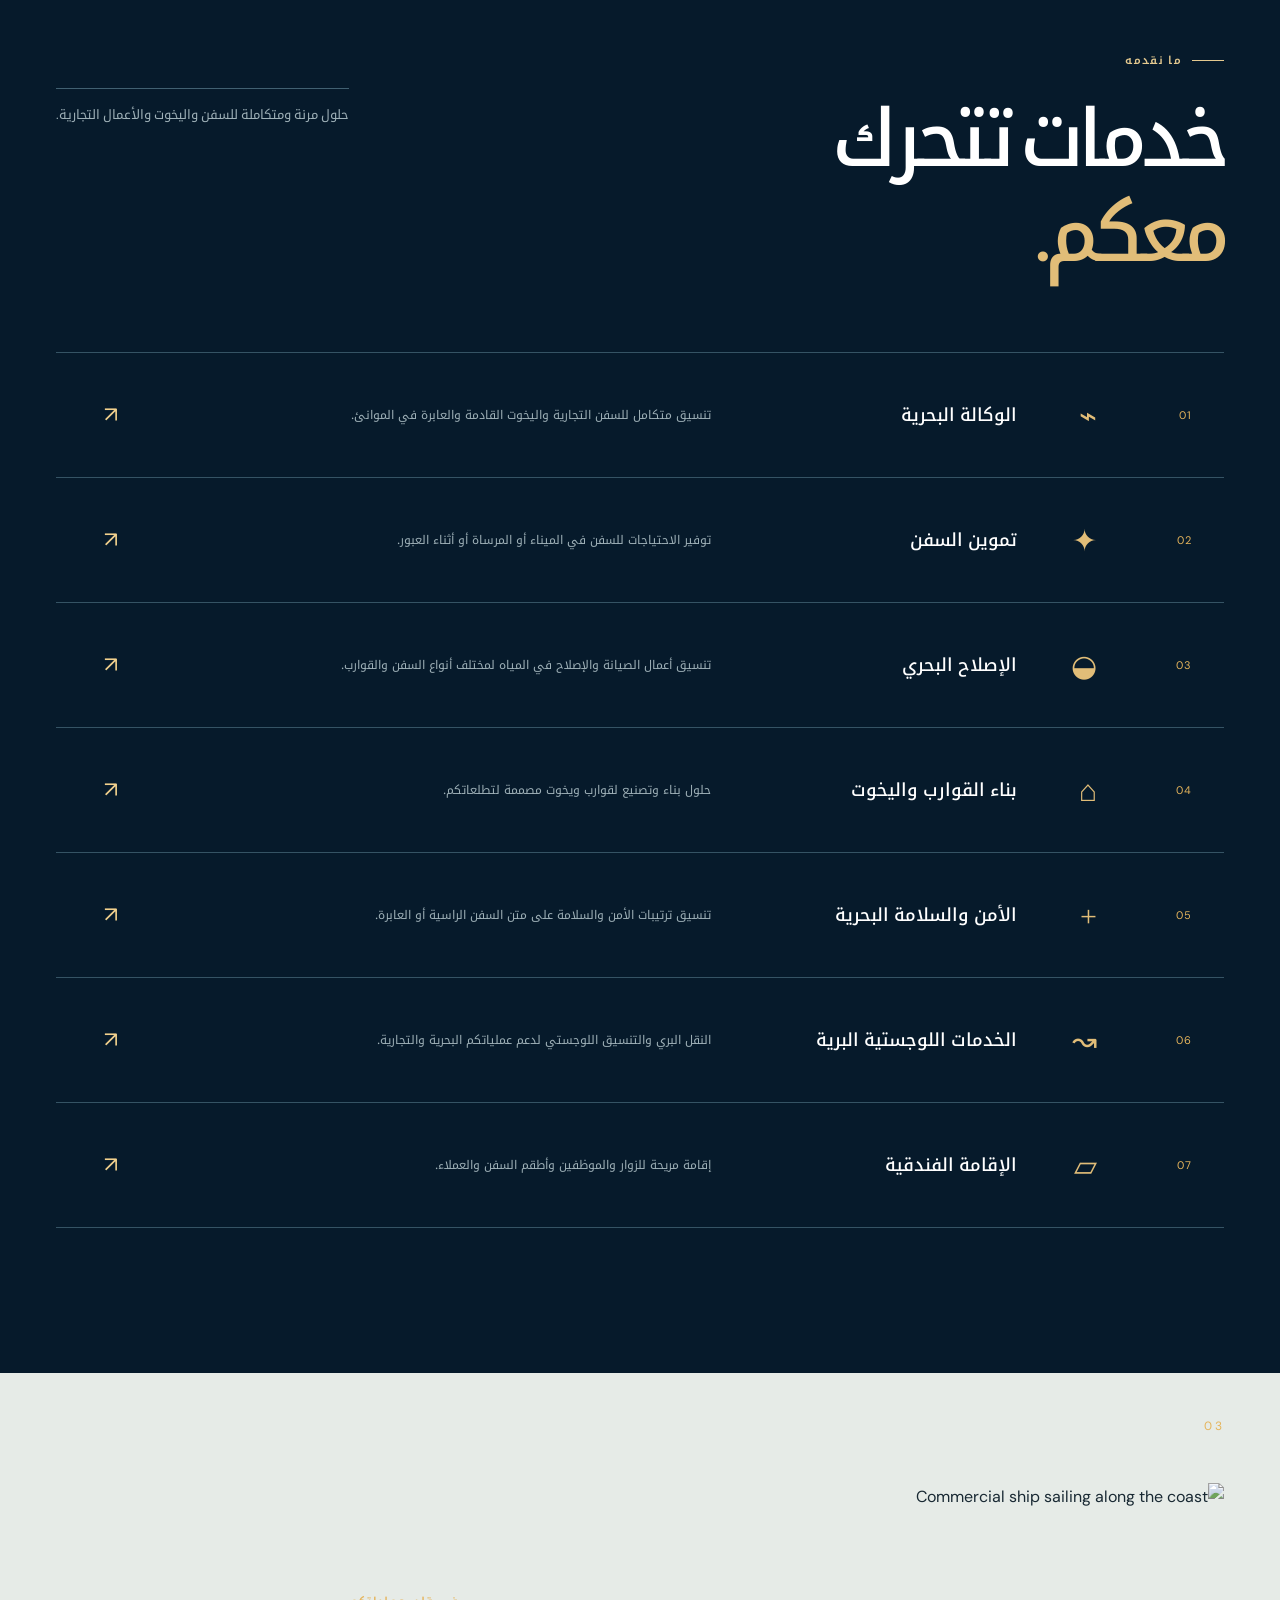
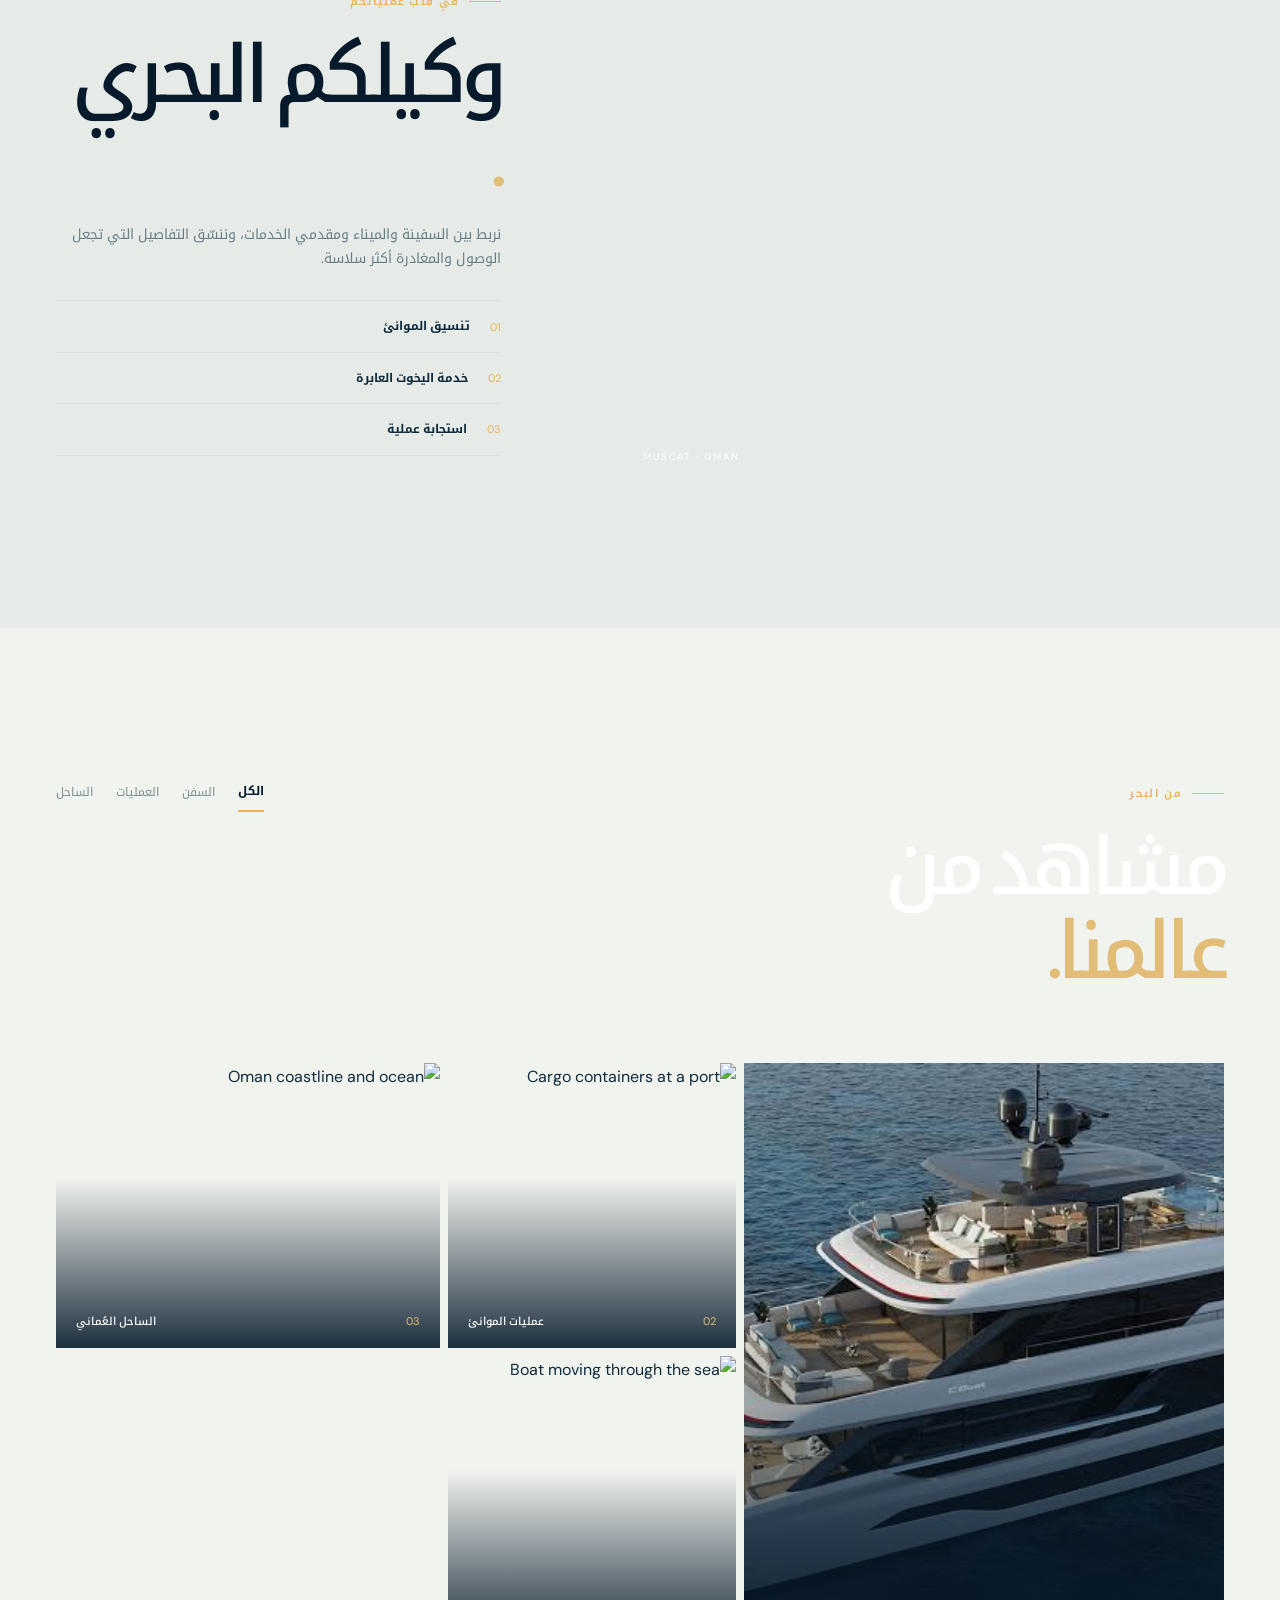
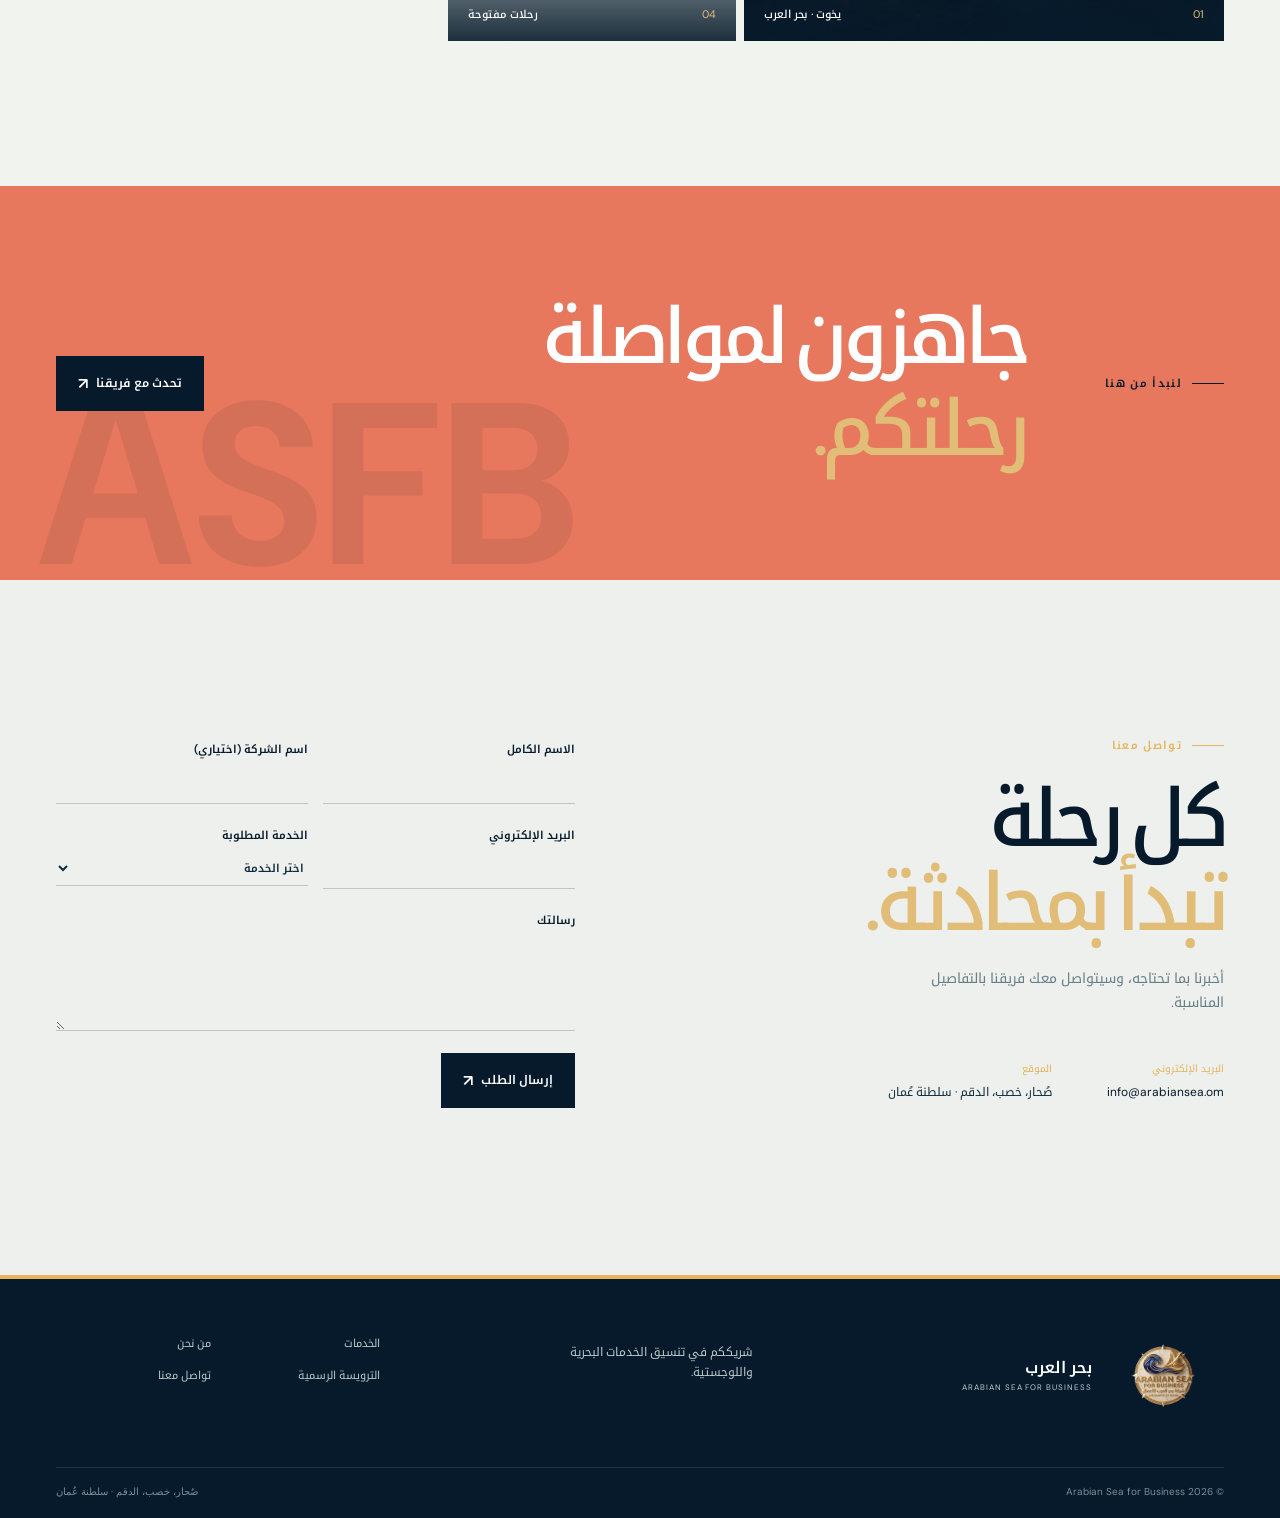
==== commit 3ba936d5: "Update index.html" ====
--- a/index.html
+++ b/index.html
@@ -3,8 +3,8 @@
 <head>
   <meta charset="UTF-8">
   <meta name="viewport" content="width=device-width, initial-scale=1.0">
-  <meta name="description" content="بحر العرب للأعمال: خدمات بحرية ولوجستية متكاملة .">
-  <title>بحر العرب للأعمال | حلول بحرية ولوجستية</title>
+  <meta name="description" content="البحر العربي للأعمال: خدمات بحرية ولوجستية متكاملة .">
+  <title>البحر العربي للأعمال | حلول بحرية ولوجستية</title>
   <link rel="icon" href="data:image/svg+xml,%3Csvg xmlns='http://www.w3.org/2000/svg' viewBox='0 0 64 64'%3E%3Crect width='64' height='64' fill='%23071c2c'/%3E%3Cpath d='M10 44 32 10l22 34' fill='none' stroke='%23c99b4a' stroke-width='3'/%3E%3Ctext x='32' y='39' text-anchor='middle' fill='%23c99b4a' font-family='Arial' font-size='14' font-weight='700'%3EAS%3C/text%3E%3C/svg%3E">
   <link rel="preconnect" href="https://fonts.googleapis.com">
   <link rel="preconnect" href="https://fonts.gstatic.com" crossorigin>
@@ -19,7 +19,7 @@
     <div class="container nav-wrap">
       <a class="brand" href="#home" aria-label="Arabian Sea for Business">
         <img src="image/Logo/logo.png" alt="Arabian Sea for Business" class="logo">
-        <span class="brand-copy"><strong>بحر العرب للأعمال</strong><small>ARABIAN SEA FOR BUSINESS</small></span>
+        <span class="brand-copy"><strong>البحر العربي للأعمال</strong><small>ARABIAN SEA FOR BUSINESS</small></span>
       </a>
       <nav class="desktop-nav" aria-label="Primary navigation">
         <a class="active" href="index.html" data-ar="الرئيسية" data-en="Home">الرئيسية</a>
@@ -63,4 +63,4 @@
   <footer class="footer"><div class="container footer-grid"><a class="brand footer-brand" href="#home"><img src="image/Logo/logo.png" alt="Arabian Sea for Business" class="logo"><span class="brand-copy"><strong>بحر العرب</strong><small>ARABIAN SEA FOR BUSINESS</small></span></a><p data-ar="شريككم في تنسيق الخدمات البحرية واللوجستية." data-en="Your partner for marine and logistics coordination from Oman.">شريككم في تنسيق الخدمات البحرية واللوجستية.</p><div class="footer-links"><a href="#services" data-ar="الخدمات" data-en="Services">الخدمات</a><a href="#about" data-ar="من نحن" data-en="About us">من نحن</a><a href="letterhead.html" data-ar="الترويسة الرسمية" data-en="Letterhead">الترويسة الرسمية</a><a href="#contact" data-ar="تواصل معنا" data-en="Contact">تواصل معنا</a></div></div><div class="container footer-bottom"><span>© 2026 Arabian Sea for Business</span><span data-ar="صُحار، خصب، الدقم · سلطنة عُمان" data-en="Muscat · Sultanate of Oman">صُحار، خصب، الدقم · سلطنة عُمان</span></div></footer>
   <script src="script.js"></script>
 </body>
-</html>+</html>
